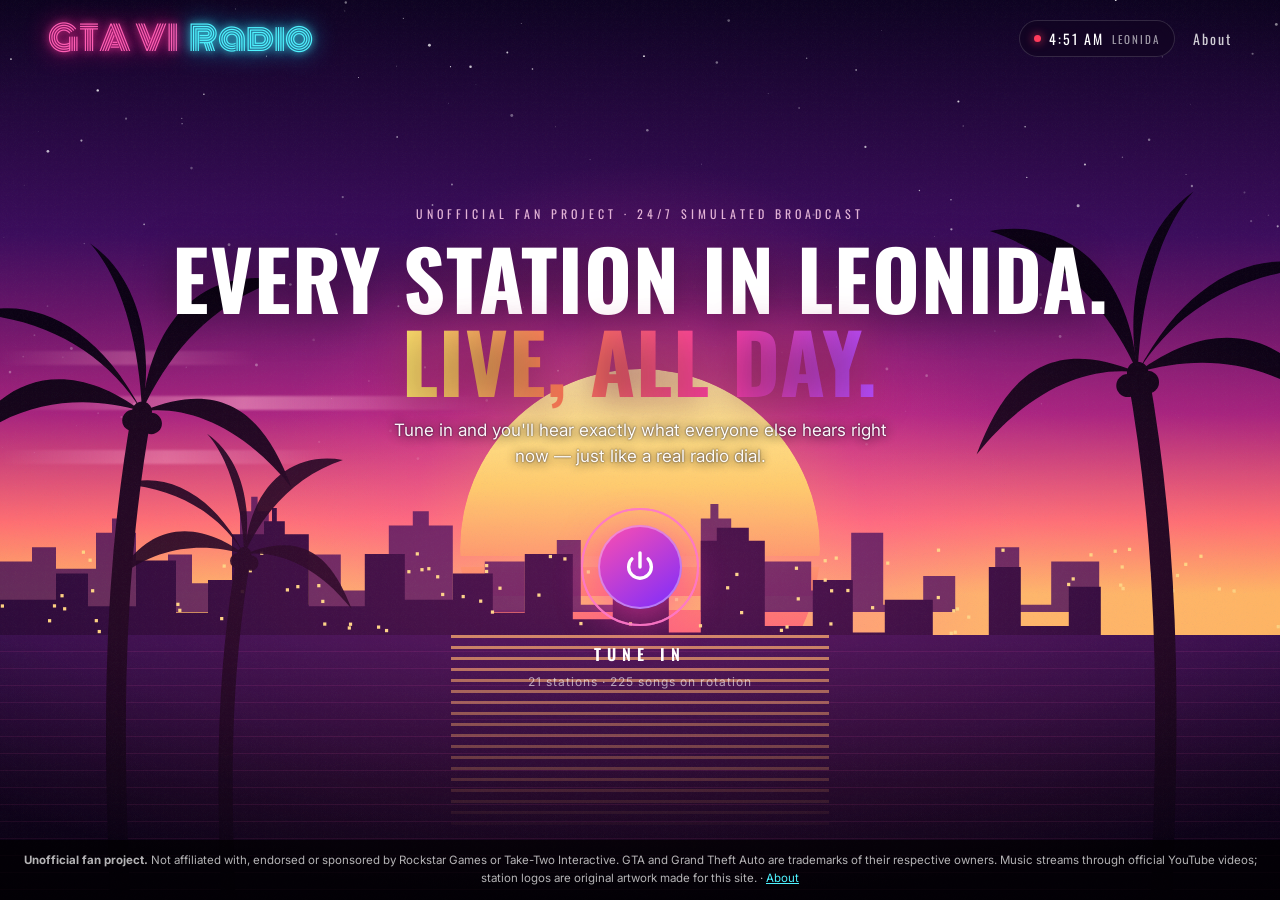
==== index.html @ 0b5e751a "GTA VI Radio fan project: simulated live radio site Co-Authored-By: Claude Opus 5.5 <noreply@anthrop" ====
<!doctype html>
<html lang="en">
<head>
<meta charset="utf-8">
<meta name="viewport" content="width=device-width, initial-scale=1, viewport-fit=cover">
<title>GTA VI Radio — Live from Leonida</title>
<meta name="description" content="Unofficial fan project: listen to the GTA VI radio stations outside the game, in a simulated 24/7 live broadcast.">
<meta name="theme-color" content="#14021f">
<link rel="preconnect" href="https://fonts.googleapis.com">
<link rel="preconnect" href="https://fonts.gstatic.com" crossorigin>
<link href="https://fonts.googleapis.com/css2?family=Monoton&family=Oswald:wght@400;500;600;700&family=Inter:wght@400;500;600&display=swap" rel="stylesheet">
<link rel="stylesheet" href="css/style.css">
</head>
<body>

<!-- ============ SCENE ============ -->
<div class="scene" aria-hidden="true">
  <canvas id="stars"></canvas>
  <div class="sun-glow"></div>
  <div class="sun"></div>
  <div class="cloud c1"></div><div class="cloud c2"></div><div class="cloud c3"></div>
  <svg class="skyline far" viewBox="0 0 1600 200" preserveAspectRatio="none"><path d="M0 [base64]"/></svg>
  <svg class="skyline near" viewBox="0 0 1600 220" preserveAspectRatio="none"><path d="M0 [base64]"/><g class="windows"></g></svg>
  <div class="sea"><div class="reflection"></div><div class="waves"></div></div>
  <svg class="palm p1" viewBox="0 0 220 460"><use href="#palm"/></svg>
  <svg class="palm p2" viewBox="0 0 220 460"><use href="#palm"/></svg>
  <svg class="palm p3" viewBox="0 0 220 460"><use href="#palm"/></svg>
  <div class="grain"></div>
  <div class="vignette"></div>
</div>
<svg width="0" height="0" style="position:absolute">
  <symbol id="palm" viewBox="0 0 220 460">
    <path d="M104 460 C100 360 96 250 118 128" stroke="currentColor" stroke-width="13" fill="none" stroke-linecap="round"/>
    <g class="fronds" fill="currentColor">
      <path d="M118 128 C70 92 26 104 2 150 C42 118 84 118 118 128Z"/>
      <path d="M118 128 C88 70 44 52 8 64 C58 68 96 92 118 128Z"/>
      <path d="M118 128 C124 62 164 34 208 42 C166 56 136 88 118 128Z"/>
      <path d="M118 128 C176 104 200 136 216 178 C184 138 148 124 118 128Z"/>
      <path d="M118 128 C116 82 104 40 84 18 C116 40 126 86 118 128Z"/>
      <circle cx="112" cy="134" r="7"/><circle cx="124" cy="136" r="7"/>
    </g>
  </symbol>
</svg>

<!-- ============ TOP BAR ============ -->
<header class="topbar">
  <a class="brand" href="#" aria-label="GTA VI Radio home">
    <span class="b1">GTA VI</span><span class="b2">Radio</span>
  </a>
  <div class="top-right">
    <span class="clock"><span class="dot"></span><span id="clock">--:--</span> <em>LEONIDA</em></span>
    <a class="about-link" href="about.html">About</a>
  </div>
</header>

<!-- ============ INTRO ============ -->
<section class="intro" id="intro">
  <p class="eyebrow">Unofficial fan project · 24/7 simulated broadcast</p>
  <h1 class="headline">Every station in Leonida.<br><span>Live, all day.</span></h1>
  <p class="sub">Tune in and you'll hear exactly what everyone else hears right now — just like a real radio dial.</p>
  <button class="tune" id="power" aria-label="Tune in">
    <span class="ring r1"></span><span class="ring r2"></span><span class="ring r3"></span>
    <span class="tune-core"><svg viewBox="0 0 24 24"><path d="M12 2v10M6.3 6.3a8 8 0 1 0 11.4 0" fill="none" stroke="currentColor" stroke-width="2.4" stroke-linecap="round"/></svg></span>
  </button>
  <p class="tune-label">TUNE IN</p>
  <p class="count" id="count"></p>
</section>

<!-- ============ RADIO ============ -->
<main class="radio" id="radio" hidden>
  <div class="dial">
    <nav class="modes" aria-hidden="true"><span>VEHICLE</span><span class="on">RADIO</span><span>ON DEMAND</span></nav>
    <button class="arrow" id="prev" aria-label="Previous station"><svg viewBox="0 0 24 24"><path d="M15 4l-8 8 8 8" fill="none" stroke="currentColor" stroke-width="2.6" stroke-linecap="round" stroke-linejoin="round"/></svg></button>
    <div class="carousel" id="carousel" role="listbox" aria-label="Stations"></div>
    <button class="arrow" id="next" aria-label="Next station"><svg viewBox="0 0 24 24"><path d="M9 4l8 8-8 8" fill="none" stroke="currentColor" stroke-width="2.6" stroke-linecap="round" stroke-linejoin="round"/></svg></button>
    <button class="off" id="off" aria-label="Radio off"><span>✕</span> RADIO OFF</button>
  </div>
  <div class="shoulders"><kbd>Q</kbd><div class="rail"><div class="knob" id="knob"></div></div><kbd>E</kbd></div>

  <section class="np" aria-live="polite">
    <div class="np-art" id="np-art"></div>
    <div class="np-body">
      <div class="np-top">
        <span class="onair"><i></i>ON AIR</span>
        <span class="genre" id="np-genre"></span>
      </div>
      <h2 class="np-station" id="st-name">—</h2>
      <div class="np-track">
        <div class="eq" id="eq"><i></i><i></i><i></i><i></i><i></i></div>
        <div class="np-text">
          <p class="np-title" id="np-title">&nbsp;</p>
          <p class="np-artist" id="np-artist">&nbsp;</p>
        </div>
      </div>
      <div class="progress"><span id="t-now">0:00</span><div class="bar"><div class="fill" id="fill"></div></div><span id="t-len">0:00</span></div>
      <div class="np-foot">
        <p class="next">Up next · <span id="np-next">—</span></p>
        <div class="np-ctrls">
          <button class="icon" id="mute" aria-label="Mute"><svg viewBox="0 0 24 24"><path d="M4 9h4l5-4v14l-5-4H4z" fill="currentColor"/><path class="wave" d="M16 8.5a5 5 0 0 1 0 7M18.5 6a8.5 8.5 0 0 1 0 12" fill="none" stroke="currentColor" stroke-width="2" stroke-linecap="round"/></svg></button>
          <input id="vol" type="range" min="0" max="100" value="80" aria-label="Volume">
          <button class="pill" id="list-btn" aria-expanded="false">Tracklist</button>
        </div>
      </div>
    </div>
  </section>

  <aside class="tracklist" id="tracklist" hidden>
    <h3>On <span id="tl-name"></span></h3>
    <ol id="tl"></ol>
    <p class="tl-note">Songs revealed so far. The full dial lands with the game.</p>
  </aside>
</main>

<!-- ============ TICKER ============ -->
<div class="ticker" id="ticker" hidden><div class="ticker-label">ACROSS LEONIDA</div><div class="ticker-track"><div class="ticker-move" id="ticker-move"></div></div></div>

<aside class="yt" id="ytbox"><div class="yt-frame"><div id="yt"></div></div><small>Playing via the official YouTube player</small></aside>

<footer class="disclaimer">
  <strong>Unofficial fan project.</strong> Not affiliated with, endorsed or sponsored by Rockstar Games or Take-Two Interactive. GTA and Grand Theft Auto are trademarks of their respective owners. Music streams through official YouTube videos; station logos are original artwork made for this site. · <a href="about.html">About</a>
</footer>

<script src="js/stations.js"></script>
<script src="js/logos.js"></script>
<script src="js/scene.js"></script>
<script src="js/radio.js"></script>
<script src="https://www.youtube.com/iframe_api"></script>
</body>
</html>
---- css/style.css ----
*{box-sizing:border-box;margin:0;padding:0}
:root{
  --accent:#ff3fa4; --accent2:#4ff3ff;
  --sky1:#0d0221; --sky2:#3b0c5c; --sky3:#a3207a; --sky4:#ff6b6b; --sky5:#ffb35c;
  --glass:rgba(16,4,30,.52); --line:rgba(255,255,255,.14);
  --ease:cubic-bezier(.2,.8,.2,1);
}
html{background:#0d0221}
body{min-height:100vh;min-height:100dvh;color:#fff;font-family:Inter,system-ui,sans-serif;overflow-x:hidden;display:flex;flex-direction:column}
button{font:inherit;color:inherit;background:none;border:0;cursor:pointer}
a{color:inherit}
[hidden]{display:none!important}

/* ================= SCENE ================= */
.scene{position:fixed;inset:0;z-index:-1;overflow:hidden;
  background:linear-gradient(180deg,var(--sky1) 0%,var(--sky2) 26%,var(--sky3) 46%,var(--sky4) 58%,var(--sky5) 66%);
  transition:background 1.2s var(--ease)}
.scene::after{content:"";position:absolute;inset:0;background:radial-gradient(120% 60% at 50% 64%,color-mix(in srgb,var(--accent) 35%,transparent),transparent 60%);transition:background 1s;mix-blend-mode:screen;opacity:.7}
#stars{position:absolute;inset:0;width:100%;height:60%}
.sun-glow{position:absolute;left:50%;top:60%;width:90vmin;aspect-ratio:1;transform:translate(-50%,-50%);border-radius:50%;
  background:radial-gradient(circle,rgba(255,170,90,.55),rgba(255,60,140,.18) 40%,transparent 66%);animation:breathe 7s ease-in-out infinite}
.sun{position:absolute;left:50%;top:61%;width:min(40vmin,380px);aspect-ratio:1;transform:translate(-50%,-50%);border-radius:50%;
  background:linear-gradient(180deg,#fff3a1 0%,#ffc95c 32%,#ff7a59 62%,#ff2e88 100%);
  -webkit-mask:linear-gradient(#000 0 52%,transparent 52% 55%,#000 55% 63%,transparent 63% 67%,#000 67% 74%,transparent 74% 79%,#000 79% 85%,transparent 85% 91%,#000 91%);
  mask:linear-gradient(#000 0 52%,transparent 52% 55%,#000 55% 63%,transparent 63% 67%,#000 67% 74%,transparent 74% 79%,#000 79% 85%,transparent 85% 91%,#000 91%);
  filter:drop-shadow(0 0 30px rgba(255,120,120,.8))}
.cloud{position:absolute;height:14px;border-radius:20px;background:linear-gradient(90deg,transparent,rgba(255,170,200,.55),transparent);filter:blur(1px);animation:drift linear infinite}
.c1{top:44%;width:38vw;animation-duration:90s}.c2{top:50%;width:26vw;animation-duration:120s;animation-delay:-60s;opacity:.7}.c3{top:39%;width:20vw;animation-duration:150s;animation-delay:-30s;opacity:.5}
.skyline{position:absolute;left:0;width:100%}
.skyline.far{top:52%;height:16%;fill:#3a0f4f;opacity:.85}
.skyline.near{top:55%;height:16%;fill:#1c0530}
.windows rect{fill:#ffd27a;animation:blink 6s steps(1) infinite}
.sea{position:absolute;left:0;right:0;top:70.5%;bottom:0;background:linear-gradient(180deg,#2a0a45,#12031f 60%,#0a0115);overflow:hidden}
.reflection{position:absolute;left:50%;top:0;width:min(42vmin,400px);height:100%;transform:translateX(-50%);
  background:repeating-linear-gradient(180deg,rgba(255,170,90,.75) 0 3px,transparent 3px 11px);
  -webkit-mask:linear-gradient(#000,transparent 75%);mask:linear-gradient(#000,transparent 75%);animation:shimmer 3s ease-in-out infinite;filter:blur(.6px)}
.waves{position:absolute;inset:0;background:repeating-linear-gradient(180deg,transparent 0 16px,rgba(255,80,170,.10) 16px 17px);animation:waves 6s linear infinite}
.palm{position:absolute;bottom:-2%;color:#0b0114;transform-origin:50% 100%}
.palm .fronds{transform-origin:118px 128px;animation:sway 7s ease-in-out infinite}
.p1{left:-3vw;height:78vh}.p2{left:9vw;height:56vh;opacity:.92}.p2 .fronds{animation-delay:-2s}
.p3{right:-4vw;height:84vh;transform:scaleX(-1)}.p3 .fronds{animation-delay:-4s}
.grain{position:absolute;inset:-50%;opacity:.06;pointer-events:none;background-image:url("data:image/svg+xml,%3Csvg xmlns='http://www.w3.org/2000/svg' width='140' height='140'%3E%3Cfilter id='n'%3E%3CfeTurbulence baseFrequency='.9' numOctaves='2'/%3E%3C/filter%3E%3Crect width='100%25' height='100%25' filter='url(%23n)'/%3E%3C/svg%3E");animation:grain 1s steps(4) infinite}
.vignette{position:absolute;inset:0;background:radial-gradient(130% 90% at 50% 40%,transparent 50%,rgba(5,0,12,.75))}
body.playing .scene::after{opacity:1}

@keyframes breathe{50%{transform:translate(-50%,-50%) scale(1.06);opacity:.85}}
@keyframes drift{from{transform:translateX(-40vw)}to{transform:translateX(140vw)}}
@keyframes shimmer{50%{opacity:.6;transform:translateX(-50%) scaleX(1.08)}}
@keyframes waves{to{background-position:0 34px}}
@keyframes sway{50%{transform:rotate(3deg)}}
@keyframes grain{25%{transform:translate(-3%,2%)}50%{transform:translate(2%,-3%)}75%{transform:translate(-2%,-1%)}}
@keyframes blink{0%{opacity:.9}50%{opacity:.3}}

/* ================= TOP BAR ================= */
.topbar{display:flex;align-items:center;justify-content:space-between;padding:20px clamp(16px,4vw,48px);position:relative;z-index:2}
.brand{text-decoration:none;display:flex;align-items:baseline;gap:10px;font-family:Monoton,cursive;font-size:clamp(22px,3vw,34px);line-height:1}
.b1{color:#ff5fb4;text-shadow:0 0 8px #ff3fa4,0 0 24px #ff0080}
.b2{color:var(--accent2);text-shadow:0 0 8px #4ff3ff,0 0 24px #00c8ff;animation:flicker 7s infinite}
@keyframes flicker{0%,92%,100%{opacity:1}93%{opacity:.35}94%{opacity:1}96%{opacity:.5}97%{opacity:1}}
.top-right{display:flex;align-items:center;gap:18px;font-family:Oswald,sans-serif;letter-spacing:2px;font-size:14px}
.clock{display:flex;align-items:center;gap:8px;padding:7px 14px;border:1px solid var(--line);border-radius:30px;background:var(--glass);backdrop-filter:blur(10px)}
.clock em{font-style:normal;opacity:.6;font-size:11px}
.clock .dot{width:7px;height:7px;border-radius:50%;background:#ff3b5c;box-shadow:0 0 10px #ff3b5c;animation:pulse 1.6s infinite}
.about-link{text-decoration:none;opacity:.8}.about-link:hover{opacity:1;color:var(--accent2)}
@keyframes pulse{50%{opacity:.25}}

/* ================= INTRO ================= */
.intro{flex:1;display:flex;flex-direction:column;align-items:center;justify-content:center;text-align:center;padding:24px 16px 48px;animation:rise 1s var(--ease) both}
.eyebrow{font-family:Oswald,sans-serif;letter-spacing:4px;font-size:12px;text-transform:uppercase;color:#ffd0ec;opacity:.85}
.headline{font-family:Oswald,sans-serif;font-weight:700;font-size:clamp(36px,6.4vw,82px);line-height:1.02;margin:14px 0 14px;text-transform:uppercase;letter-spacing:1px;text-shadow:0 6px 40px rgba(0,0,0,.45)}
.headline span{background:linear-gradient(90deg,#ffe36e,#ff7a59,#ff3fa4,#b54cff);-webkit-background-clip:text;background-clip:text;color:transparent;filter:drop-shadow(0 0 18px rgba(255,80,160,.45))}
.sub{max-width:520px;opacity:.95;text-shadow:0 1px 12px rgba(20,0,30,.9),0 0 2px rgba(20,0,30,.8);font-size:clamp(14px,1.6vw,17px);line-height:1.55}
.tune{position:relative;width:118px;height:118px;margin-top:38px;border-radius:50%;display:grid;place-items:center}
.tune-core{width:84px;height:84px;border-radius:50%;display:grid;place-items:center;background:linear-gradient(145deg,#ff4fae,#7a2cff);box-shadow:0 0 0 2px rgba(255,255,255,.35) inset,0 10px 40px rgba(255,60,170,.6);transition:transform .25s var(--ease)}
.tune-core svg{width:34px;height:34px}
.tune:hover .tune-core{transform:scale(1.08)}
.tune:active .tune-core{transform:scale(.96)}
.ring{position:absolute;inset:0;border-radius:50%;border:2px solid rgba(255,120,200,.6);animation:ripple 2.8s var(--ease) infinite}
.r2{animation-delay:.9s}.r3{animation-delay:1.8s}
@keyframes ripple{from{transform:scale(.7);opacity:1}to{transform:scale(1.9);opacity:0}}
.tune-label{font-family:Oswald,sans-serif;letter-spacing:6px;margin-top:16px;font-weight:600}
.count{margin-top:8px;font-size:12px;opacity:.6;letter-spacing:1px}
@keyframes rise{from{opacity:0;transform:translateY(24px)}}

/* ================= RADIO ================= */
.radio{flex:1;width:min(1100px,100%);margin:0 auto;padding:4px 16px 24px;display:flex;flex-direction:column;align-items:center;gap:14px;animation:rise .8s var(--ease) both;position:relative}
.dial{width:100%;display:flex;align-items:center;gap:6px;padding:14px 14px 10px;border-radius:20px;background:linear-gradient(180deg,rgba(0,0,0,.25),rgba(0,0,0,.55));border:1px solid var(--line);backdrop-filter:blur(14px);box-shadow:0 20px 60px rgba(0,0,0,.35)}
.modes{display:flex;flex-direction:column;gap:12px;font-family:Oswald,sans-serif;font-weight:600;font-size:13px;letter-spacing:1.5px;padding-right:16px;border-right:1px solid var(--line);margin-right:4px}
.modes span{opacity:.4;position:relative;padding-left:14px}
.modes span::before{content:"";position:absolute;left:0;top:50%;width:6px;height:6px;border-radius:50%;background:#fff;transform:translateY(-50%);opacity:.6}
.modes .on{opacity:1}.modes .on::before{background:var(--accent);box-shadow:0 0 10px var(--accent);opacity:1}
.arrow{width:38px;height:38px;border-radius:50%;display:grid;place-items:center;flex:0 0 auto;transition:background .2s}
.arrow svg{width:22px;height:22px}.arrow:hover{background:rgba(255,255,255,.12)}
.carousel{flex:1;min-width:0;display:flex;gap:14px;overflow-x:auto;scroll-snap-type:x mandatory;scrollbar-width:none;padding:18px 40%;perspective:900px;-webkit-mask:linear-gradient(90deg,transparent,#000 12%,#000 88%,transparent);mask:linear-gradient(90deg,transparent,#000 12%,#000 88%,transparent)}
.carousel::-webkit-scrollbar{display:none}
.card{flex:0 0 auto;width:104px;height:104px;border-radius:12px;overflow:hidden;scroll-snap-align:center;position:relative;opacity:.45;filter:saturate(.6);
  transform:scale(.88);transition:transform .45s var(--ease),opacity .3s,filter .3s,box-shadow .3s}
.card svg{width:100%;height:100%;display:block}
.card::after{content:"";position:absolute;inset:0;border-radius:inherit;background:linear-gradient(135deg,rgba(255,255,255,.35),transparent 40%);opacity:.5;pointer-events:none}
.card:hover{opacity:.85;filter:none}
.card.active{opacity:1;filter:none;transform:scale(1.18);box-shadow:0 0 0 3px #fff,0 0 30px var(--accent),0 14px 30px rgba(0,0,0,.5);z-index:2}
.card .soon{position:absolute;left:0;right:0;bottom:0;font:600 9px Oswald,sans-serif;letter-spacing:2px;padding:3px 0;text-align:center;background:rgba(0,0,0,.75)}
.off{font-family:Oswald,sans-serif;font-weight:600;letter-spacing:1.5px;font-size:14px;white-space:nowrap;padding:8px 14px;border-radius:30px;display:flex;align-items:center;gap:8px;transition:background .2s}
.off span{display:grid;place-items:center;width:22px;height:22px;border-radius:50%;background:#fff;color:#14021f;font-size:12px}
.off:hover{background:rgba(255,255,255,.12)}
.shoulders{display:flex;align-items:center;gap:12px}
kbd{font:600 12px Oswald,sans-serif;padding:2px 9px;border:1.5px solid rgba(255,255,255,.8);border-radius:7px 7px 3px 3px;background:rgba(0,0,0,.35)}
.rail{position:relative;width:200px;height:4px;border-radius:4px;background:rgba(255,255,255,.22)}
.knob{position:absolute;top:50%;width:18px;height:8px;border-radius:4px;background:#fff;box-shadow:0 0 12px var(--accent);transform:translate(-50%,-50%);transition:left .4s var(--ease)}

/* now playing */
.np{width:min(760px,100%);display:grid;grid-template-columns:auto 1fr;gap:22px;padding:20px;border-radius:24px;background:var(--glass);border:1px solid var(--line);backdrop-filter:blur(18px) saturate(1.3);box-shadow:0 30px 80px rgba(0,0,0,.4),inset 0 1px 0 rgba(255,255,255,.12);position:relative;overflow:hidden}
.np::before{content:"";position:absolute;inset:-40%;background:radial-gradient(40% 40% at 20% 30%,color-mix(in srgb,var(--accent) 45%,transparent),transparent 70%);opacity:.6;transition:background .8s;pointer-events:none}
.np>*{position:relative}
.np-art{width:168px;height:168px;border-radius:16px;overflow:hidden;box-shadow:0 18px 40px rgba(0,0,0,.5),0 0 40px color-mix(in srgb,var(--accent) 50%,transparent);transition:transform .5s var(--ease)}
.np-art svg{width:100%;height:100%;display:block}
.np-art.swap{animation:artIn .6s var(--ease)}
@keyframes artIn{from{transform:rotateY(80deg) scale(.85);opacity:0}}
.np-body{min-width:0;display:flex;flex-direction:column;gap:10px}
.np-top{display:flex;align-items:center;gap:10px;flex-wrap:wrap}
.onair{display:inline-flex;align-items:center;gap:7px;font:600 11px Oswald,sans-serif;letter-spacing:2.5px;padding:4px 10px;border-radius:20px;background:rgba(255,59,92,.18);border:1px solid rgba(255,59,92,.55);color:#ff9fb0}
.onair i{width:7px;height:7px;border-radius:50%;background:#ff3b5c;box-shadow:0 0 10px #ff3b5c;animation:pulse 1.4s infinite}
.genre{font-size:12px;letter-spacing:1px;opacity:.7;text-transform:uppercase}
.np-station{font-family:Oswald,sans-serif;font-weight:700;font-size:clamp(28px,4vw,44px);line-height:1;text-transform:uppercase;letter-spacing:.5px}
.np-track{display:flex;align-items:center;gap:14px;min-width:0}
.np-text{min-width:0}
.np-title{font-size:19px;font-weight:600;white-space:nowrap;overflow:hidden;text-overflow:ellipsis}
.np-artist{opacity:.72;font-size:15px;white-space:nowrap;overflow:hidden;text-overflow:ellipsis}
.eq{display:flex;align-items:flex-end;gap:3px;height:28px;flex:0 0 auto}
.eq i{width:4px;height:100%;border-radius:2px;background:linear-gradient(var(--accent2),var(--accent));transform-origin:bottom;transform:scaleY(.15);animation:eq 1s ease-in-out infinite paused}
.eq i:nth-child(2){animation-duration:.8s;animation-delay:-.3s}.eq i:nth-child(3){animation-duration:1.15s;animation-delay:-.6s}.eq i:nth-child(4){animation-duration:.7s;animation-delay:-.2s}.eq i:nth-child(5){animation-duration:.95s;animation-delay:-.5s}
body.playing .eq i{animation-play-state:running}
@keyframes eq{0%,100%{transform:scaleY(.2)}50%{transform:scaleY(1)}}
.progress{display:flex;align-items:center;gap:10px;font-size:12px;font-variant-numeric:tabular-nums;opacity:.9}
.bar{flex:1;height:5px;border-radius:5px;background:rgba(255,255,255,.18);overflow:hidden}
.fill{height:100%;width:0;border-radius:5px;background:linear-gradient(90deg,var(--accent2),var(--accent));box-shadow:0 0 12px var(--accent);transition:width 1s linear}
.np-foot{display:flex;align-items:center;justify-content:space-between;gap:12px;flex-wrap:wrap}
.next{font-size:13px;opacity:.7;min-width:0;white-space:nowrap;overflow:hidden;text-overflow:ellipsis;max-width:100%}
.np-ctrls{display:flex;align-items:center;gap:10px}
.icon{width:34px;height:34px;border-radius:50%;display:grid;place-items:center}.icon:hover{background:rgba(255,255,255,.12)}
.icon svg{width:20px;height:20px}
.icon.muted .wave{opacity:0}
input[type=range]{-webkit-appearance:none;appearance:none;width:96px;height:4px;border-radius:4px;background:rgba(255,255,255,.25);outline:none}
input[type=range]::-webkit-slider-thumb{-webkit-appearance:none;width:14px;height:14px;border-radius:50%;background:#fff;box-shadow:0 0 10px var(--accent)}
input[type=range]::-moz-range-thumb{width:14px;height:14px;border:0;border-radius:50%;background:#fff}
.pill{font-size:12px;font-weight:600;letter-spacing:.5px;padding:7px 14px;border-radius:20px;border:1px solid var(--line);background:rgba(255,255,255,.06);transition:background .2s}
.pill:hover,.pill[aria-expanded=true]{background:rgba(255,255,255,.18)}

.tracklist{width:min(760px,100%);padding:18px 20px;border-radius:20px;background:var(--glass);border:1px solid var(--line);backdrop-filter:blur(18px);animation:rise .4s var(--ease)}
.tracklist h3{font-family:Oswald,sans-serif;letter-spacing:1px;text-transform:uppercase;margin-bottom:10px}
.tracklist ol{list-style:none;display:grid;grid-template-columns:repeat(auto-fill,minmax(230px,1fr));gap:4px 18px;counter-reset:t}
.tracklist li{counter-increment:t;display:flex;gap:10px;padding:6px 8px;border-radius:8px;font-size:14px;align-items:baseline}
.tracklist li::before{content:counter(t,decimal-leading-zero);font:600 12px Oswald,sans-serif;opacity:.5}
.tracklist li small{display:block;opacity:.6}
.tracklist li.cur{background:rgba(255,255,255,.12)}
.tracklist li.cur::before{content:"▶";color:var(--accent);opacity:1}
.tracklist li.na{opacity:.4}
.tl-note{margin-top:10px;font-size:12px;opacity:.55}

/* ticker */
.ticker{display:flex;align-items:center;height:38px;background:rgba(0,0,0,.55);border-top:1px solid var(--line);backdrop-filter:blur(10px);overflow:hidden}
.ticker-label{flex:0 0 auto;height:100%;display:flex;align-items:center;padding:0 16px;font:600 12px Oswald,sans-serif;letter-spacing:2.5px;background:var(--accent);color:#14021f;transition:background .6s}
.ticker-track{flex:1;overflow:hidden;-webkit-mask:linear-gradient(90deg,transparent,#000 4%,#000 96%,transparent);mask:linear-gradient(90deg,transparent,#000 4%,#000 96%,transparent)}
.ticker-move{display:inline-flex;white-space:nowrap;animation:tick 90s linear infinite}
.ticker:hover .ticker-move{animation-play-state:paused}
.ticker-move button{font-size:13px;padding:0 22px;opacity:.85;display:inline-flex;align-items:center;gap:8px}
.ticker-move button b{font-family:Oswald,sans-serif;letter-spacing:1px;font-weight:600;color:var(--accent2)}
.ticker-move button:hover{opacity:1;text-decoration:underline}
@keyframes tick{to{transform:translateX(-50%)}}

/* youtube */
.yt{position:fixed;right:16px;bottom:110px;width:192px;padding:6px;border-radius:14px;background:var(--glass);border:1px solid var(--line);backdrop-filter:blur(12px);z-index:3;font-size:10px;opacity:.85;transition:opacity .3s}
.yt:hover{opacity:1}
.yt-frame{border-radius:9px;overflow:hidden;aspect-ratio:16/9}
.yt iframe{width:100%;height:100%;border:0;display:block}
.yt small{display:block;text-align:center;margin-top:4px;opacity:.7}
body:not(.on) .yt{opacity:0;pointer-events:none}

.disclaimer{font-size:11.5px;line-height:1.55;text-align:center;padding:12px 16px;background:rgba(0,0,0,.7);color:rgba(255,255,255,.7)}
.disclaimer a{color:var(--accent2)}

/* ================= MOBILE ================= */
@media (max-width:760px){
  .topbar{padding:14px 16px}
  .clock em{display:none}
  .dial{flex-wrap:wrap;padding:10px 4px;border-radius:16px}
  .modes{flex-direction:row;order:-1;width:100%;justify-content:center;border:0;padding:0 0 4px;gap:18px;font-size:11px}
  .arrow{display:none}
  .carousel{padding:16px 38%}
  .card{width:80px;height:80px}
  .off{order:5;margin:0 auto;font-size:11px;padding:4px 10px}
  .np{grid-template-columns:1fr;justify-items:center;text-align:center;padding:18px 16px;gap:14px}
  .np-art{width:136px;height:136px}
  .np-top,.np-track{justify-content:center}
  .np-foot{justify-content:center}
  .yt{position:static;width:auto;max-width:240px;margin:0 auto 16px}
}
@media (prefers-reduced-motion:reduce){*,*::before,*::after{animation:none!important;transition:none!important}}
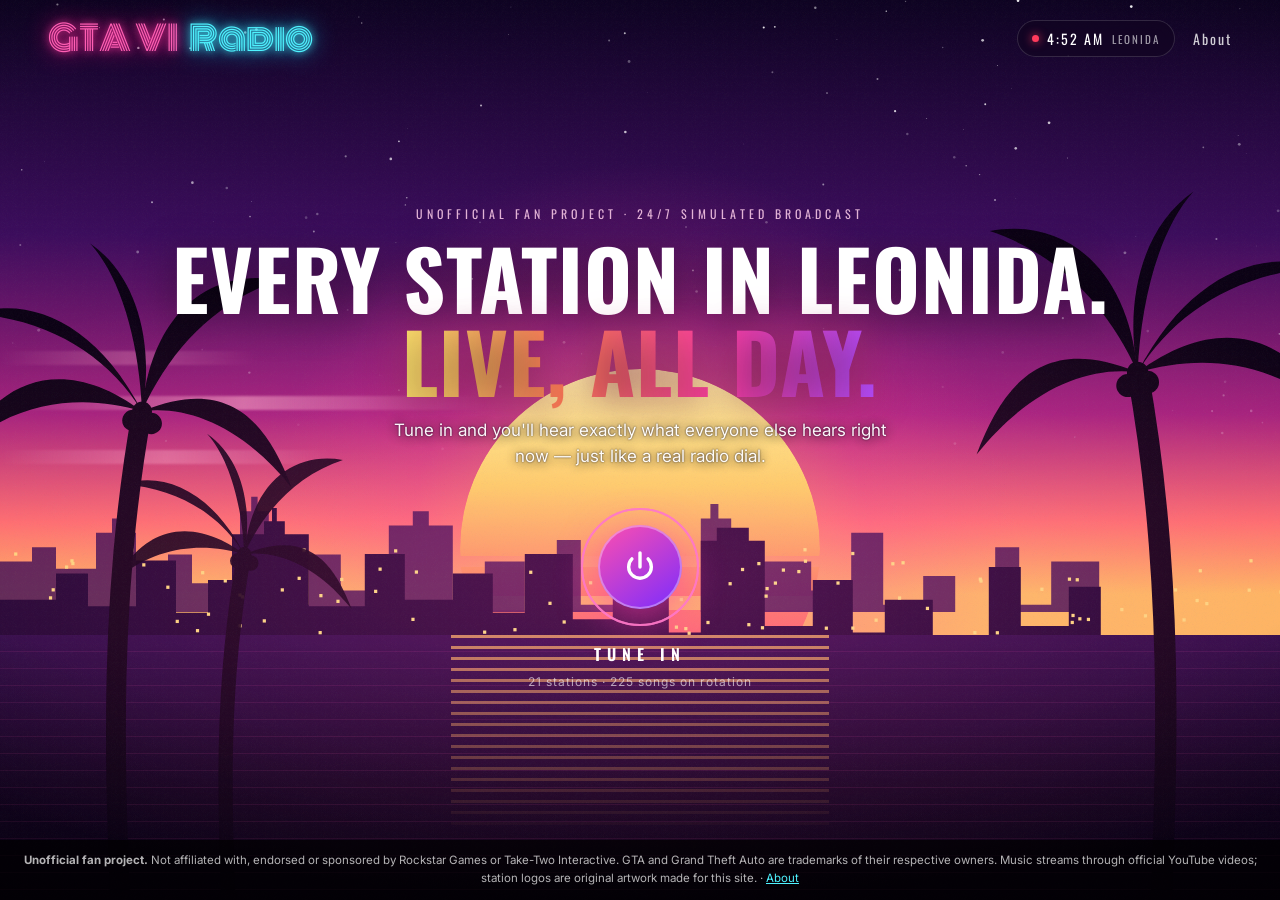
==== commit b365cf8f: "Use clean URLs and update About text Co-Authored-By: Claude Opus 5.5 <noreply@anthropic.com>" ====
--- a/index.html
+++ b/index.html
@@ -44,12 +44,12 @@
 
 <!-- ============ TOP BAR ============ -->
 <header class="topbar">
-  <a class="brand" href="#" aria-label="GTA VI Radio home">
+  <a class="brand" href="/" aria-label="GTA VI Radio home">
     <span class="b1">GTA VI</span><span class="b2">Radio</span>
   </a>
   <div class="top-right">
     <span class="clock"><span class="dot"></span><span id="clock">--:--</span> <em>LEONIDA</em></span>
-    <a class="about-link" href="about.html">About</a>
+    <a class="about-link" href="/about">About</a>
   </div>
 </header>
 
@@ -107,7 +107,7 @@
   <aside class="tracklist" id="tracklist" hidden>
     <h3>On <span id="tl-name"></span></h3>
     <ol id="tl"></ol>
-    <p class="tl-note">Songs revealed so far. The full dial lands with the game.</p>
+    <p class="tl-note">Songs on this station. Lists may still be missing a few tracks.</p>
   </aside>
 </main>
 
@@ -117,7 +117,7 @@
 <aside class="yt" id="ytbox"><div class="yt-frame"><div id="yt"></div></div><small>Playing via the official YouTube player</small></aside>
 
 <footer class="disclaimer">
-  <strong>Unofficial fan project.</strong> Not affiliated with, endorsed or sponsored by Rockstar Games or Take-Two Interactive. GTA and Grand Theft Auto are trademarks of their respective owners. Music streams through official YouTube videos; station logos are original artwork made for this site. · <a href="about.html">About</a>
+  <strong>Unofficial fan project.</strong> Not affiliated with, endorsed or sponsored by Rockstar Games or Take-Two Interactive. GTA and Grand Theft Auto are trademarks of their respective owners. Music streams through official YouTube videos; station logos are original artwork made for this site. · <a href="/about">About</a>
 </footer>
 
 <script src="js/stations.js"></script>
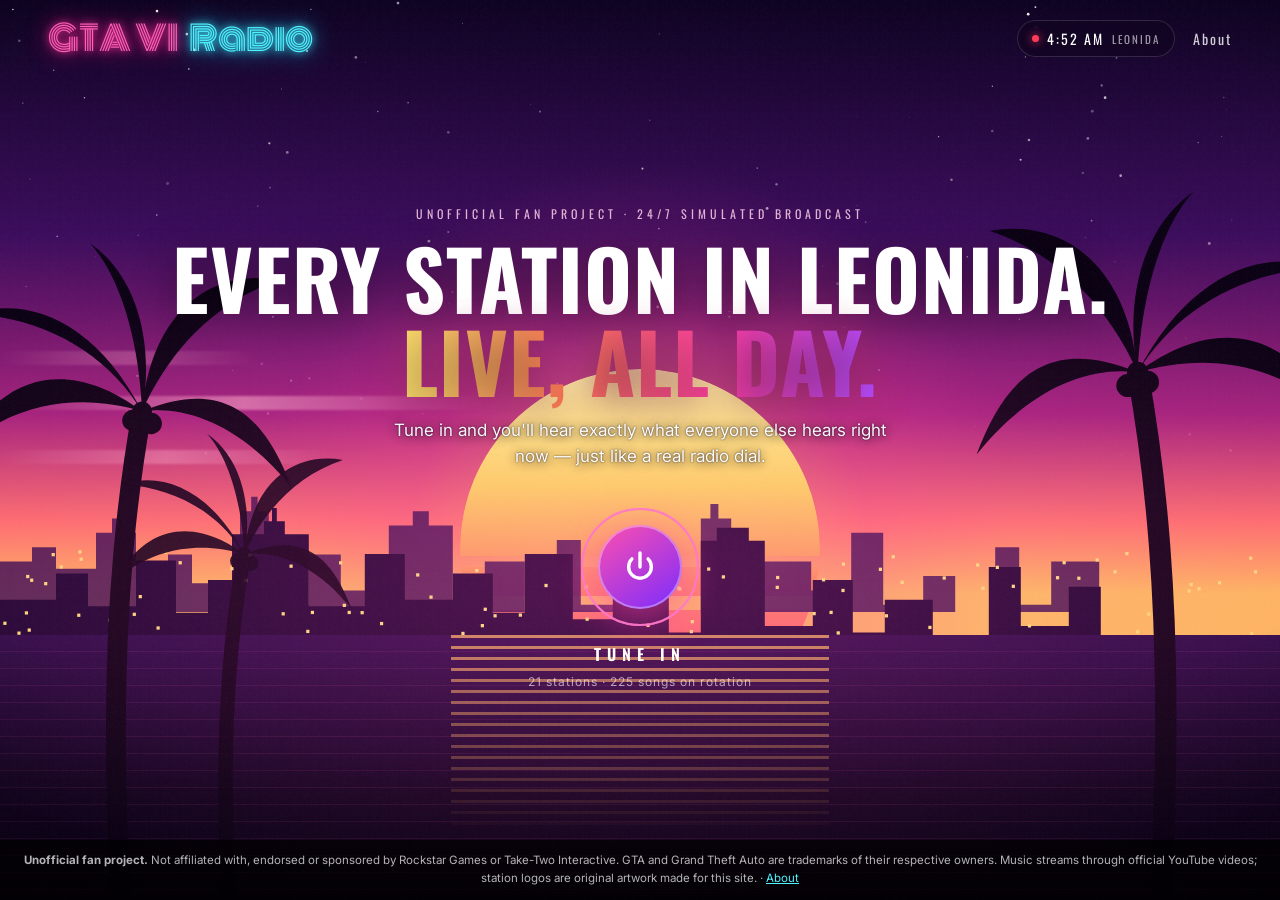
==== commit 900a6dd3: "Add link preview image, meta tags and Vercel Analytics Co-Authored-By: Claude Opus 5.5 <noreply@anth" ====
--- a/index.html
+++ b/index.html
@@ -6,6 +6,22 @@
 <title>GTA VI Radio — Live from Leonida</title>
 <meta name="description" content="Unofficial fan project: listen to the GTA VI radio stations outside the game, in a simulated 24/7 live broadcast.">
 <meta name="theme-color" content="#14021f">
+<link rel="canonical" href="https://gta6-radio.vercel.app/">
+<link rel="icon" href="data:image/svg+xml,%3Csvg xmlns='http://www.w3.org/2000/svg' viewBox='0 0 64 64'%3E%3Crect width='64' height='64' rx='14' fill='%230d0221'/%3E%3Ccircle cx='32' cy='36' r='18' fill='%23ff7a59'/%3E%3Cpath d='M14 40h36M16 46h32M20 52h24' stroke='%230d0221' stroke-width='3'/%3E%3C/svg%3E">
+<meta property="og:type" content="website">
+<meta property="og:site_name" content="GTA VI Radio (fan project)">
+<meta property="og:title" content="GTA VI Radio — Every station in Leonida, live all day">
+<meta property="og:description" content="Listen to the GTA VI radio stations outside the game. 21 stations, synced live: everyone hears the same song at the same moment. Unofficial fan project.">
+<meta property="og:url" content="https://gta6-radio.vercel.app/">
+<meta property="og:image" content="https://gta6-radio.vercel.app/img/og.png">
+<meta property="og:image:width" content="1200">
+<meta property="og:image:height" content="630">
+<meta property="og:image:alt" content="GTA VI Radio neon logo over a synthwave sunset with palm trees">
+<meta name="twitter:card" content="summary_large_image">
+<meta name="twitter:title" content="GTA VI Radio — Every station in Leonida, live all day">
+<meta name="twitter:description" content="Listen to the GTA VI radio stations outside the game. Unofficial fan project.">
+<meta name="twitter:image" content="https://gta6-radio.vercel.app/img/og.png">
+<script defer src="/_vercel/insights/script.js"></script>
 <link rel="preconnect" href="https://fonts.googleapis.com">
 <link rel="preconnect" href="https://fonts.gstatic.com" crossorigin>
 <link href="https://fonts.googleapis.com/css2?family=Monoton&family=Oswald:wght@400;500;600;700&family=Inter:wght@400;500;600&display=swap" rel="stylesheet">
